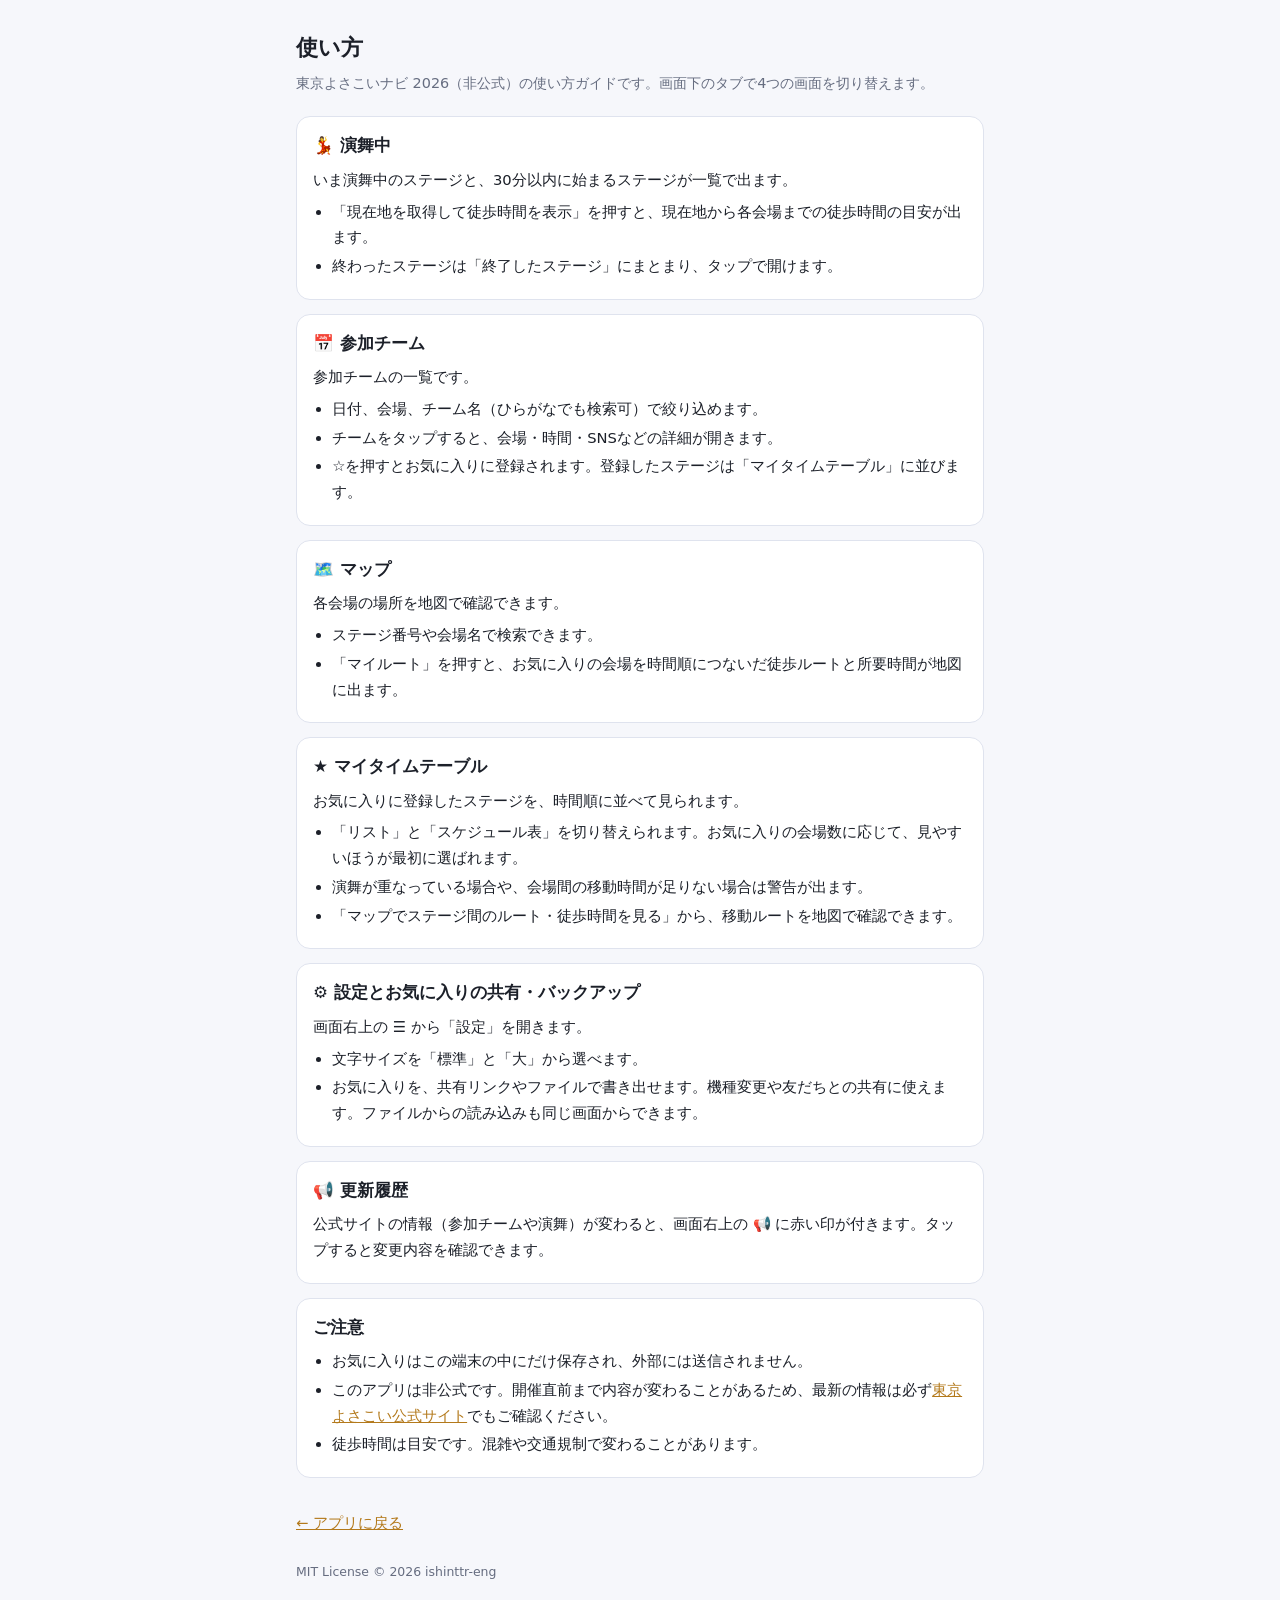
==== help.html @ c1eff36e "Add hamburger menu (Settings / Help) and standalone help page Co-Authored-By: Claude Sonnet 5.5 <nor" ====
<!doctype html>
<html lang="ja">
<head>
<meta charset="utf-8">
<meta name="viewport" content="width=device-width,initial-scale=1,viewport-fit=cover">
<title>使い方 | 東京よさこいナビ 2026</title>
<meta name="description" content="東京よさこいナビ（非公式）の使い方ガイド">
<meta name="theme-color" content="#a8241f">
<link rel="icon" href="icon.svg" type="image/svg+xml">
<script>
  try {
    var s = JSON.parse(localStorage.getItem("tyk.settings.v1") || "{}");
    if (s.theme === "dark") document.documentElement.setAttribute("data-theme", "dark");
    if (s.theme === "light") document.documentElement.setAttribute("data-theme", "light");
  } catch (e) {}
</script>
<style>
  :root {
    --ink: #1c2029; --muted: #666d80; --bg: #f6f7fb; --card: #ffffff; --line: #dfe3ee; --accent: #b3791b;
    color-scheme: light;
  }
  @media (prefers-color-scheme: dark) {
    :root:not([data-theme="light"]) {
      --ink: #eef1f7; --muted: #9aa3b8; --bg: #10131f; --card: #1b2036; --line: #2a3050; --accent: #e6a740;
      color-scheme: dark;
    }
  }
  :root[data-theme="dark"] {
    --ink: #eef1f7; --muted: #9aa3b8; --bg: #10131f; --card: #1b2036; --line: #2a3050; --accent: #e6a740;
    color-scheme: dark;
  }
  * { box-sizing: border-box; }
  body {
    margin: 0; background: var(--bg); color: var(--ink); line-height: 1.75;
    font-family: "Hiragino Sans", "Noto Sans JP", system-ui, sans-serif;
  }
  main { max-width: 720px; margin: 0 auto; padding: 20px 16px 48px; }
  h1 { font-size: 1.4rem; margin: 8px 0 4px; }
  .lead { color: var(--muted); font-size: .9rem; margin: 0 0 20px; }
  section {
    background: var(--card); border: 1px solid var(--line); border-radius: 14px;
    padding: 14px 16px; margin: 14px 0;
  }
  h2 { font-size: 1.05rem; margin: 0 0 6px; }
  p { margin: 6px 0; font-size: .92rem; }
  ul { margin: 6px 0; padding-left: 1.3em; font-size: .92rem; }
  li { margin: 3px 0; }
  .note { color: var(--muted); font-size: .84rem; }
  a { color: var(--accent); }
  .back { display: inline-block; margin-top: 18px; font-size: .92rem; }
  footer { color: var(--muted); font-size: .78rem; margin-top: 24px; }
</style>
</head>
<body>
<main>
  <h1>使い方</h1>
  <p class="lead">東京よさこいナビ 2026（非公式）の使い方ガイドです。画面下のタブで4つの画面を切り替えます。</p>

  <section>
    <h2>💃 演舞中</h2>
    <p>いま演舞中のステージと、30分以内に始まるステージが一覧で出ます。</p>
    <ul>
      <li>「現在地を取得して徒歩時間を表示」を押すと、現在地から各会場までの徒歩時間の目安が出ます。</li>
      <li>終わったステージは「終了したステージ」にまとまり、タップで開けます。</li>
    </ul>
  </section>

  <section>
    <h2>📅 参加チーム</h2>
    <p>参加チームの一覧です。</p>
    <ul>
      <li>日付、会場、チーム名（ひらがなでも検索可）で絞り込めます。</li>
      <li>チームをタップすると、会場・時間・SNSなどの詳細が開きます。</li>
      <li>☆を押すとお気に入りに登録されます。登録したステージは「マイタイムテーブル」に並びます。</li>
    </ul>
  </section>

  <section>
    <h2>🗺️ マップ</h2>
    <p>各会場の場所を地図で確認できます。</p>
    <ul>
      <li>ステージ番号や会場名で検索できます。</li>
      <li>「マイルート」を押すと、お気に入りの会場を時間順につないだ徒歩ルートと所要時間が地図に出ます。</li>
    </ul>
  </section>

  <section>
    <h2>★ マイタイムテーブル</h2>
    <p>お気に入りに登録したステージを、時間順に並べて見られます。</p>
    <ul>
      <li>「リスト」と「スケジュール表」を切り替えられます。お気に入りの会場数に応じて、見やすいほうが最初に選ばれます。</li>
      <li>演舞が重なっている場合や、会場間の移動時間が足りない場合は警告が出ます。</li>
      <li>「マップでステージ間のルート・徒歩時間を見る」から、移動ルートを地図で確認できます。</li>
    </ul>
  </section>

  <section>
    <h2>⚙️ 設定とお気に入りの共有・バックアップ</h2>
    <p>画面右上の ☰ から「設定」を開きます。</p>
    <ul>
      <li>文字サイズを「標準」と「大」から選べます。</li>
      <li>お気に入りを、共有リンクやファイルで書き出せます。機種変更や友だちとの共有に使えます。ファイルからの読み込みも同じ画面からできます。</li>
    </ul>
  </section>

  <section>
    <h2>📢 更新履歴</h2>
    <p>公式サイトの情報（参加チームや演舞）が変わると、画面右上の 📢 に赤い印が付きます。タップすると変更内容を確認できます。</p>
  </section>

  <section>
    <h2>ご注意</h2>
    <ul>
      <li>お気に入りはこの端末の中にだけ保存され、外部には送信されません。</li>
      <li>このアプリは非公式です。開催直前まで内容が変わることがあるため、最新の情報は必ず<a href="https://tokyo-yosakoi.jp/" target="_blank" rel="noopener">東京よさこい公式サイト</a>でもご確認ください。</li>
      <li>徒歩時間は目安です。混雑や交通規制で変わることがあります。</li>
    </ul>
  </section>

  <a class="back" href="./">← アプリに戻る</a>
  <footer>MIT License © 2026 ishinttr-eng</footer>
</main>
</body>
</html>
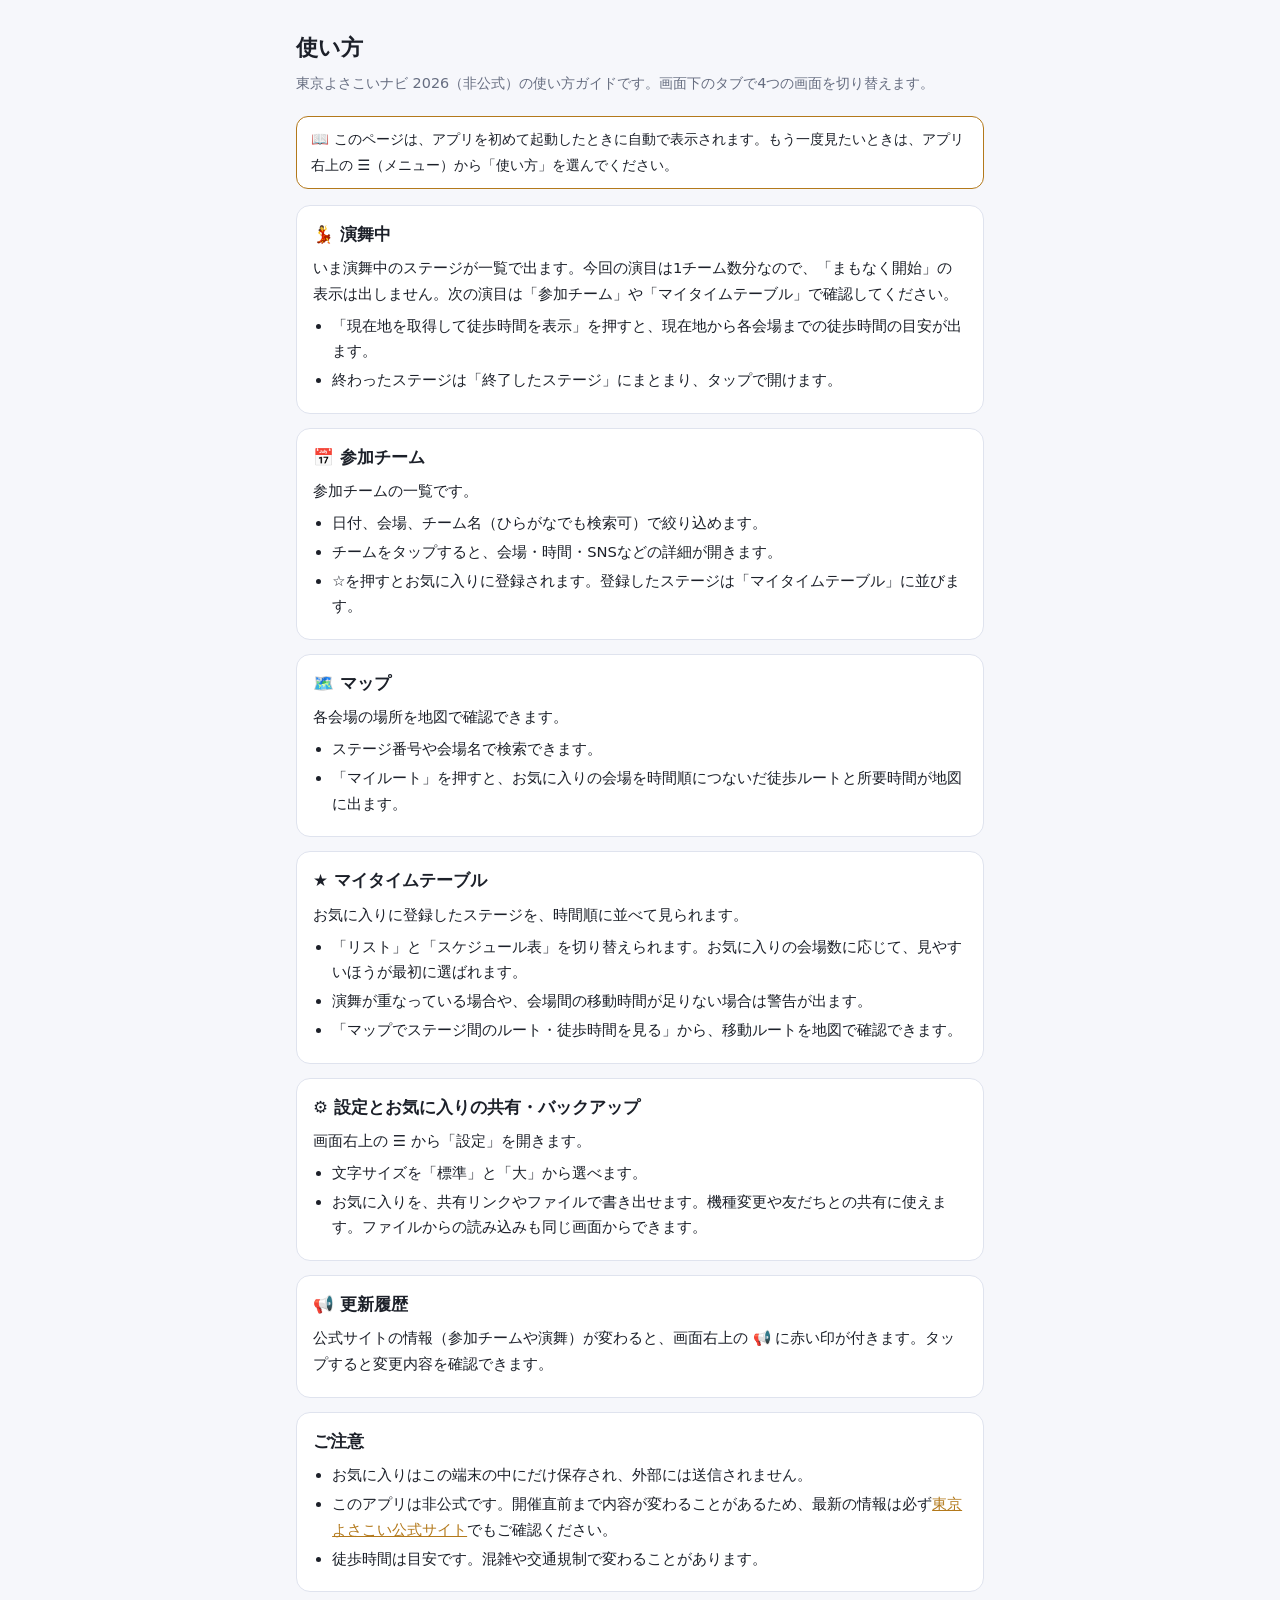
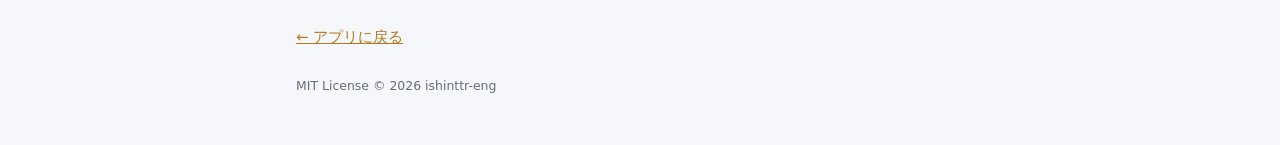
==== commit 7e48a9a6: "Auto-open help on first launch; hide 'starting soon' for short performances Co-Authored-By: Claude S" ====
--- a/help.html
+++ b/help.html
@@ -45,6 +45,10 @@
   p { margin: 6px 0; font-size: .92rem; }
   ul { margin: 6px 0; padding-left: 1.3em; font-size: .92rem; }
   li { margin: 3px 0; }
+  .first-note {
+    background: var(--card); border: 1px solid var(--accent); border-radius: 12px;
+    padding: 10px 14px; margin: 0 0 16px; font-size: .9rem;
+  }
   .note { color: var(--muted); font-size: .84rem; }
   a { color: var(--accent); }
   .back { display: inline-block; margin-top: 18px; font-size: .92rem; }
@@ -55,10 +59,11 @@
 <main>
   <h1>使い方</h1>
   <p class="lead">東京よさこいナビ 2026（非公式）の使い方ガイドです。画面下のタブで4つの画面を切り替えます。</p>
+  <p class="first-note">📖 このページは、アプリを初めて起動したときに自動で表示されます。もう一度見たいときは、アプリ右上の ☰（メニュー）から「使い方」を選んでください。</p>
 
   <section>
     <h2>💃 演舞中</h2>
-    <p>いま演舞中のステージと、30分以内に始まるステージが一覧で出ます。</p>
+    <p>いま演舞中のステージが一覧で出ます。今回の演目は1チーム数分なので、「まもなく開始」の表示は出しません。次の演目は「参加チーム」や「マイタイムテーブル」で確認してください。</p>
     <ul>
       <li>「現在地を取得して徒歩時間を表示」を押すと、現在地から各会場までの徒歩時間の目安が出ます。</li>
       <li>終わったステージは「終了したステージ」にまとまり、タップで開けます。</li>
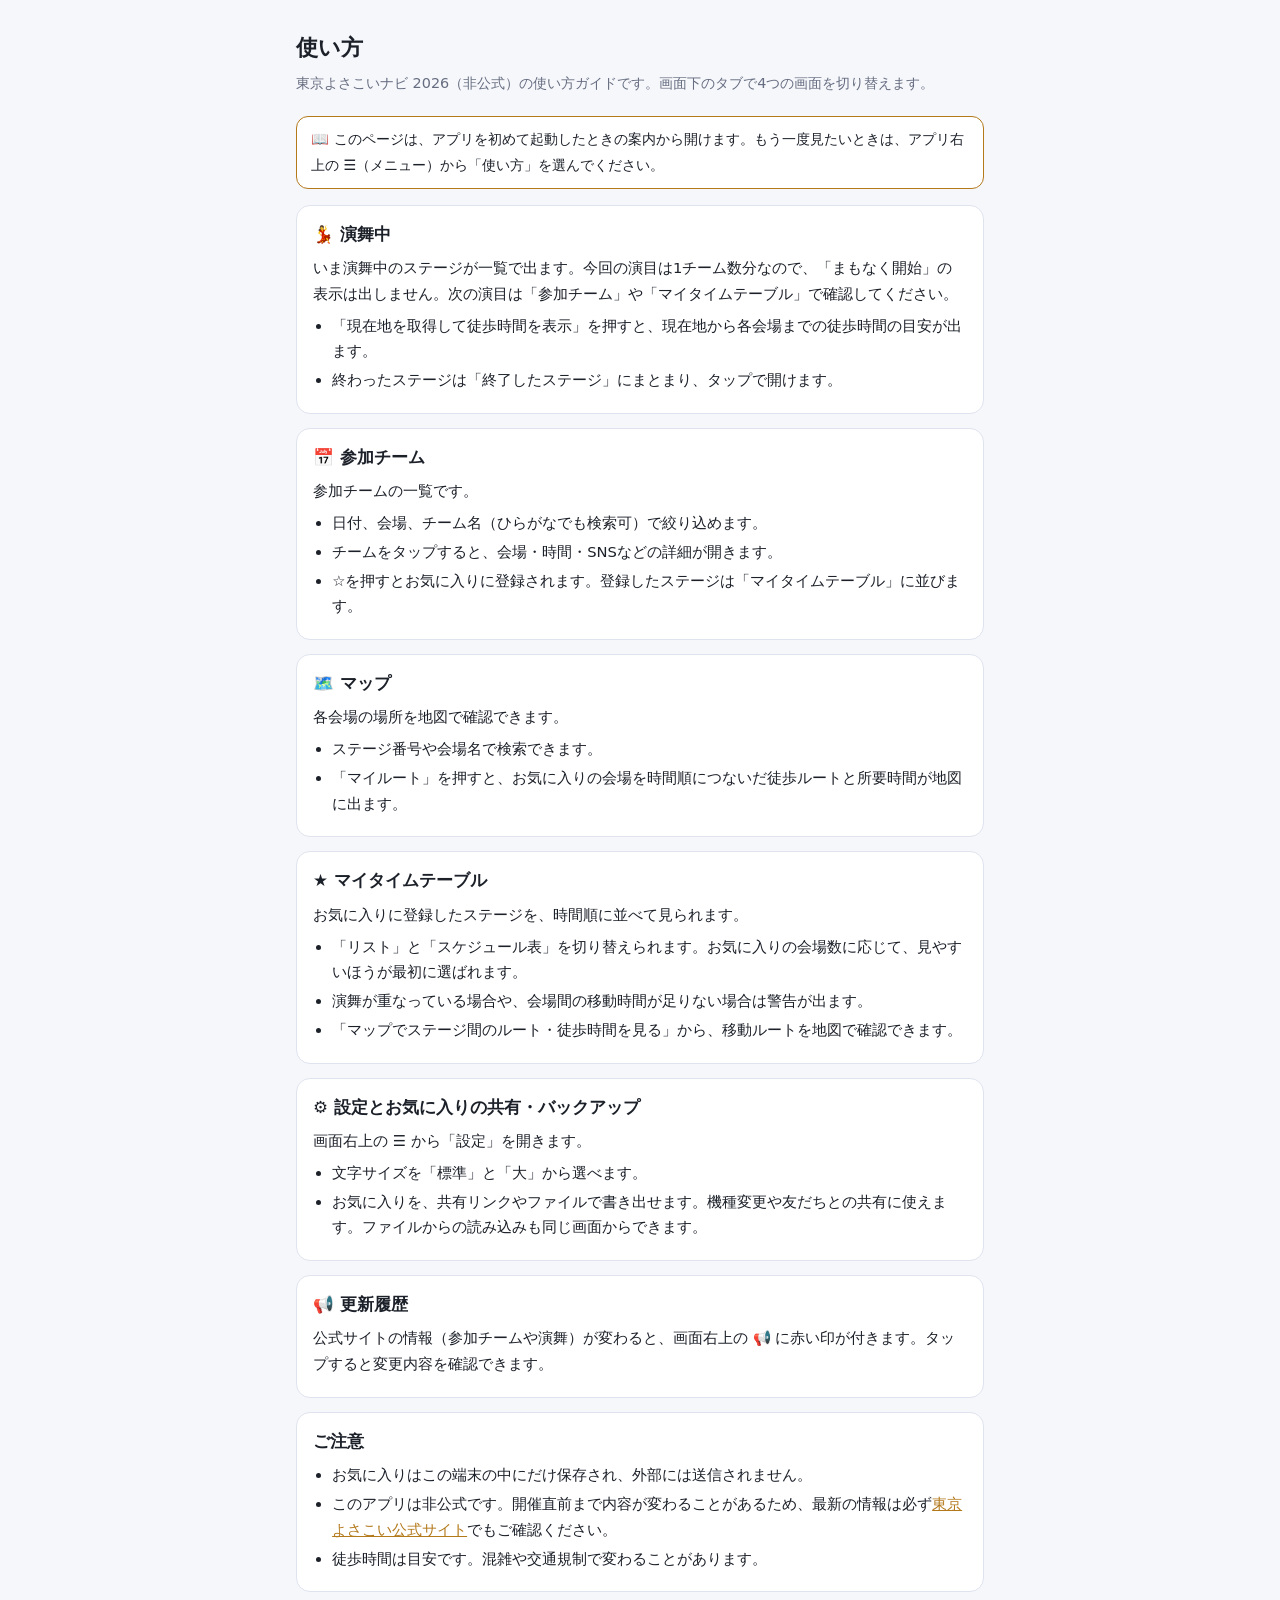
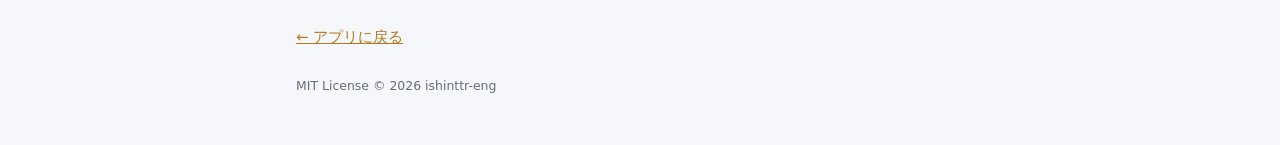
==== commit 57af19f9: "Show first-launch help as a dialog that opens help page in a new tab Co-Authored-By: Claude Sonnet 5" ====
--- a/help.html
+++ b/help.html
@@ -59,7 +59,7 @@
 <main>
   <h1>使い方</h1>
   <p class="lead">東京よさこいナビ 2026（非公式）の使い方ガイドです。画面下のタブで4つの画面を切り替えます。</p>
-  <p class="first-note">📖 このページは、アプリを初めて起動したときに自動で表示されます。もう一度見たいときは、アプリ右上の ☰（メニュー）から「使い方」を選んでください。</p>
+  <p class="first-note">📖 このページは、アプリを初めて起動したときの案内から開けます。もう一度見たいときは、アプリ右上の ☰（メニュー）から「使い方」を選んでください。</p>
 
   <section>
     <h2>💃 演舞中</h2>
